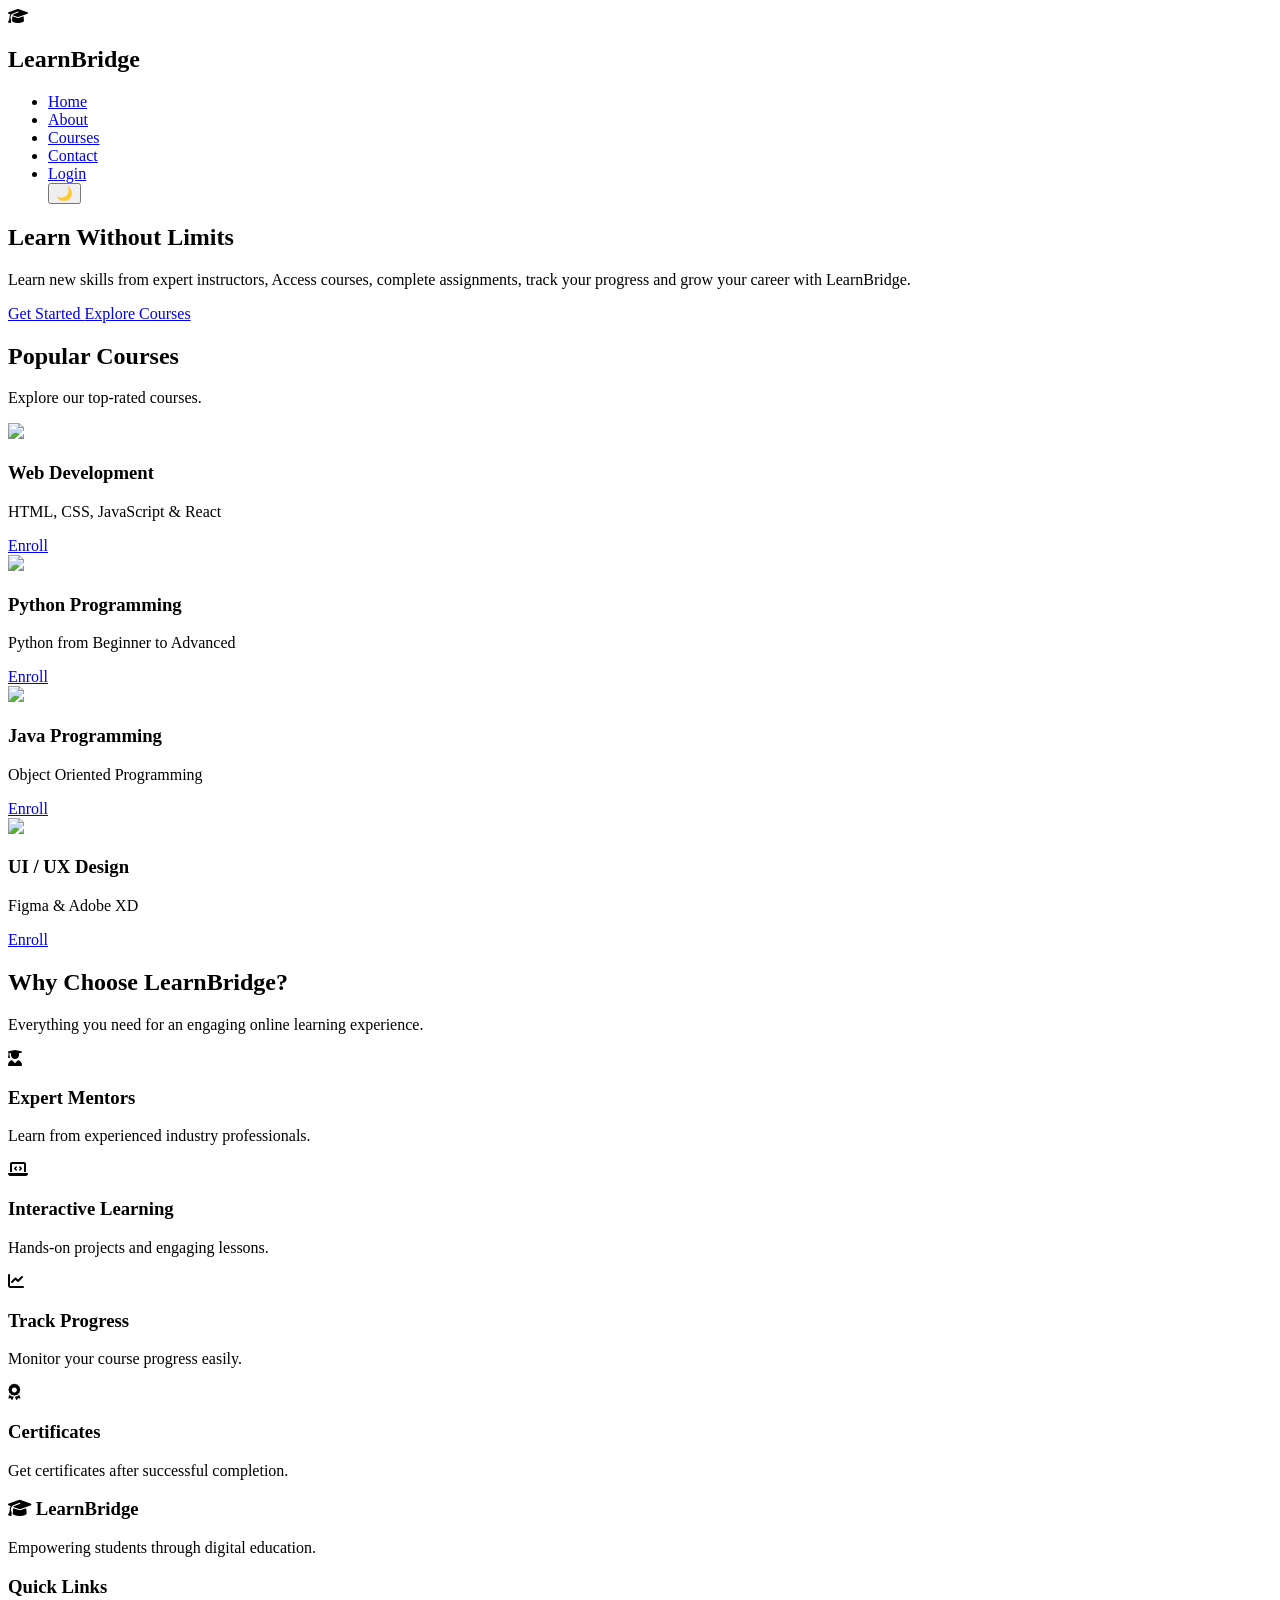
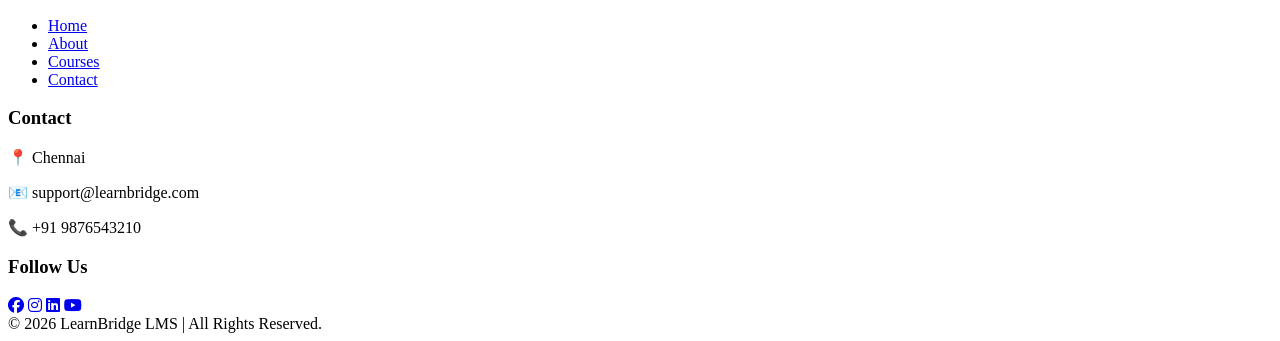
==== index.html @ 212778cc "Add files via upload" ====
<!DOCTYPE html>
<html lang="en">

<head>
    <meta charset="UTF-8">
    <meta name="viewport" content="width=device-width, initial-scale=1.0">

    <title>LearnBridge </title>

    <link rel="stylesheet" href="../css file/style.css">

    <link rel="stylesheet"
        href="https://cdnjs.cloudflare.com/ajax/libs/font-awesome/6.6.0/css/all.min.css">

    <link href="https://fonts.googleapis.com/css2?family=Poppins:wght@300;400;500;600;700;800&display=swap"
        rel="stylesheet">

</head>

<body>

    <!-- ================= NAVBAR ================= -->

    <header>

        <nav class="navbar">

            <div class="logo">

                <i class="fas fa-graduation-cap"></i>

                <h2>LearnBridge</h2>

            </div>

            <ul class="nav-links">

                <li><a href="#">Home</a></li>

                <li><a href="about.html">About</a></li>

                <li><a href="course.html">Courses</a></li>

                <li><a href="contact.html">Contact</a></li>

                <li>

                    <a href="login.html" class="login-btn">

                        Login

                    </a>

                </li>

                <button id="themeToggle">🌙</button>

            </ul>

        </nav>

    </header>


    <!-- ================= HERO ================= -->

    <section class="hero">

        <div class="hero-overlay">

            <h1>Learn Without Limits</h1>

            <p>

                Learn new skills from expert instructors,
                Access courses, complete assignments,
                track your progress and grow your career
                with LearnBridge.

            </p>

            <div class="hero-buttons">

                <a href="login.html" class="btn-primary">

                    Get Started

                </a>

                <a href="course.html" class="btn-secondary">

                    Explore Courses

                </a>

            </div>

        </div>

    </section>



    <!-- ================= POPULAR COURSES ================= -->

    <section class="courses">

        <h2>Popular Courses</h2>

        <p class="section-text">

            Explore our top-rated courses.

        </p>

        <div class="course-container">

            <div class="course-card">

                <img src="https://images.unsplash.com/photo-1498050108023-c5249f4df085?w=600">

                <div class="course-content">

                    <h3>Web Development</h3>

                    <p>HTML, CSS, JavaScript & React</p>

                    <a href="login.html">Enroll</a>

                </div>

            </div>

            <div class="course-card">

                <img src="https://images.unsplash.com/photo-1515879218367-8466d910aaa4?w=600">

                <div class="course-content">

                    <h3>Python Programming</h3>

                    <p>Python from Beginner to Advanced</p>

                    <a href="login.html">Enroll</a>

                </div>

            </div>

            <div class="course-card">

                <img src="https://images.unsplash.com/photo-1516321318423-f06f85e504b3?w=600">

                <div class="course-content">

                    <h3>Java Programming</h3>

                    <p>Object Oriented Programming</p>

                    <a href="login.html">Enroll</a>

                </div>

            </div>

            <div class="course-card">

                <img src="https://images.unsplash.com/photo-1559028012-481c04fa702d?w=600">

                <div class="course-content">

                    <h3>UI / UX Design</h3>

                    <p>Figma & Adobe XD</p>

                    <a href="login.html">Enroll</a>

                </div>

            </div>

        </div>

    </section>



    <!-- ================= WHY CHOOSE ================= -->

    <section class="why">

        <h2>Why Choose LearnBridge?</h2>

        <p class="section-text">

            Everything you need for an engaging online learning experience.

        </p>

        <div class="why-container">

            <div class="why-card">

                <i class="fas fa-user-graduate"></i>

                <h3>Expert Mentors</h3>

                <p>
                    Learn from experienced industry professionals.

                </p>

            </div>

            <div class="why-card">

                <i class="fas fa-laptop-code"></i>

                <h3>Interactive Learning</h3>

                <p>

                    Hands-on projects and engaging lessons.

                </p>

            </div>

            <div class="why-card">

                <i class="fas fa-chart-line"></i>

                <h3>Track Progress</h3>

                <p>

                    Monitor your course progress easily.

                </p>

            </div>

            <div class="why-card">

                <i class="fas fa-award"></i>

                <h3>Certificates</h3>

                <p>

                    Get certificates after successful completion.

                </p>

            </div>

        </div>

    </section>



    <!-- ================= FOOTER ================= -->

    <footer>

        <div class="footer-container">

            <div class="footer-box">

                <h3>

                    <i class="fas fa-graduation-cap"></i>

                    LearnBridge

                </h3>

                <p>

                    Empowering students through digital education.

                </p>

            </div>

            <div class="footer-box">

                <h3>Quick Links</h3>

                <ul>

                    <li><a href="#">Home</a></li>

                    <li><a href="about.html">About</a></li>

                    <li><a href="course.html">Courses</a></li>

                    <li><a href="contact.html">Contact</a></li>

                </ul>

            </div>

            <div class="footer-box">

                <h3>Contact</h3>

                <p>📍 Chennai</p>

                <p>📧 support@learnbridge.com</p>

                <p>📞 +91 9876543210</p>

            </div>

            <div class="footer-box">

                <h3>Follow Us</h3>

                <div class="social">

                    <a href="#"><i class="fab fa-facebook"></i></a>

                    <a href="#"><i class="fab fa-instagram"></i></a>

                    <a href="#"><i class="fab fa-linkedin"></i></a>

                    <a href="#"><i class="fab fa-youtube"></i></a>

                </div>

            </div>

        </div>

        <div class="copyright">

            © 2026 LearnBridge LMS | All Rights Reserved.

        </div>

    </footer>
    <script src="../java script/dashboard.js"></script>

</body>

</html>
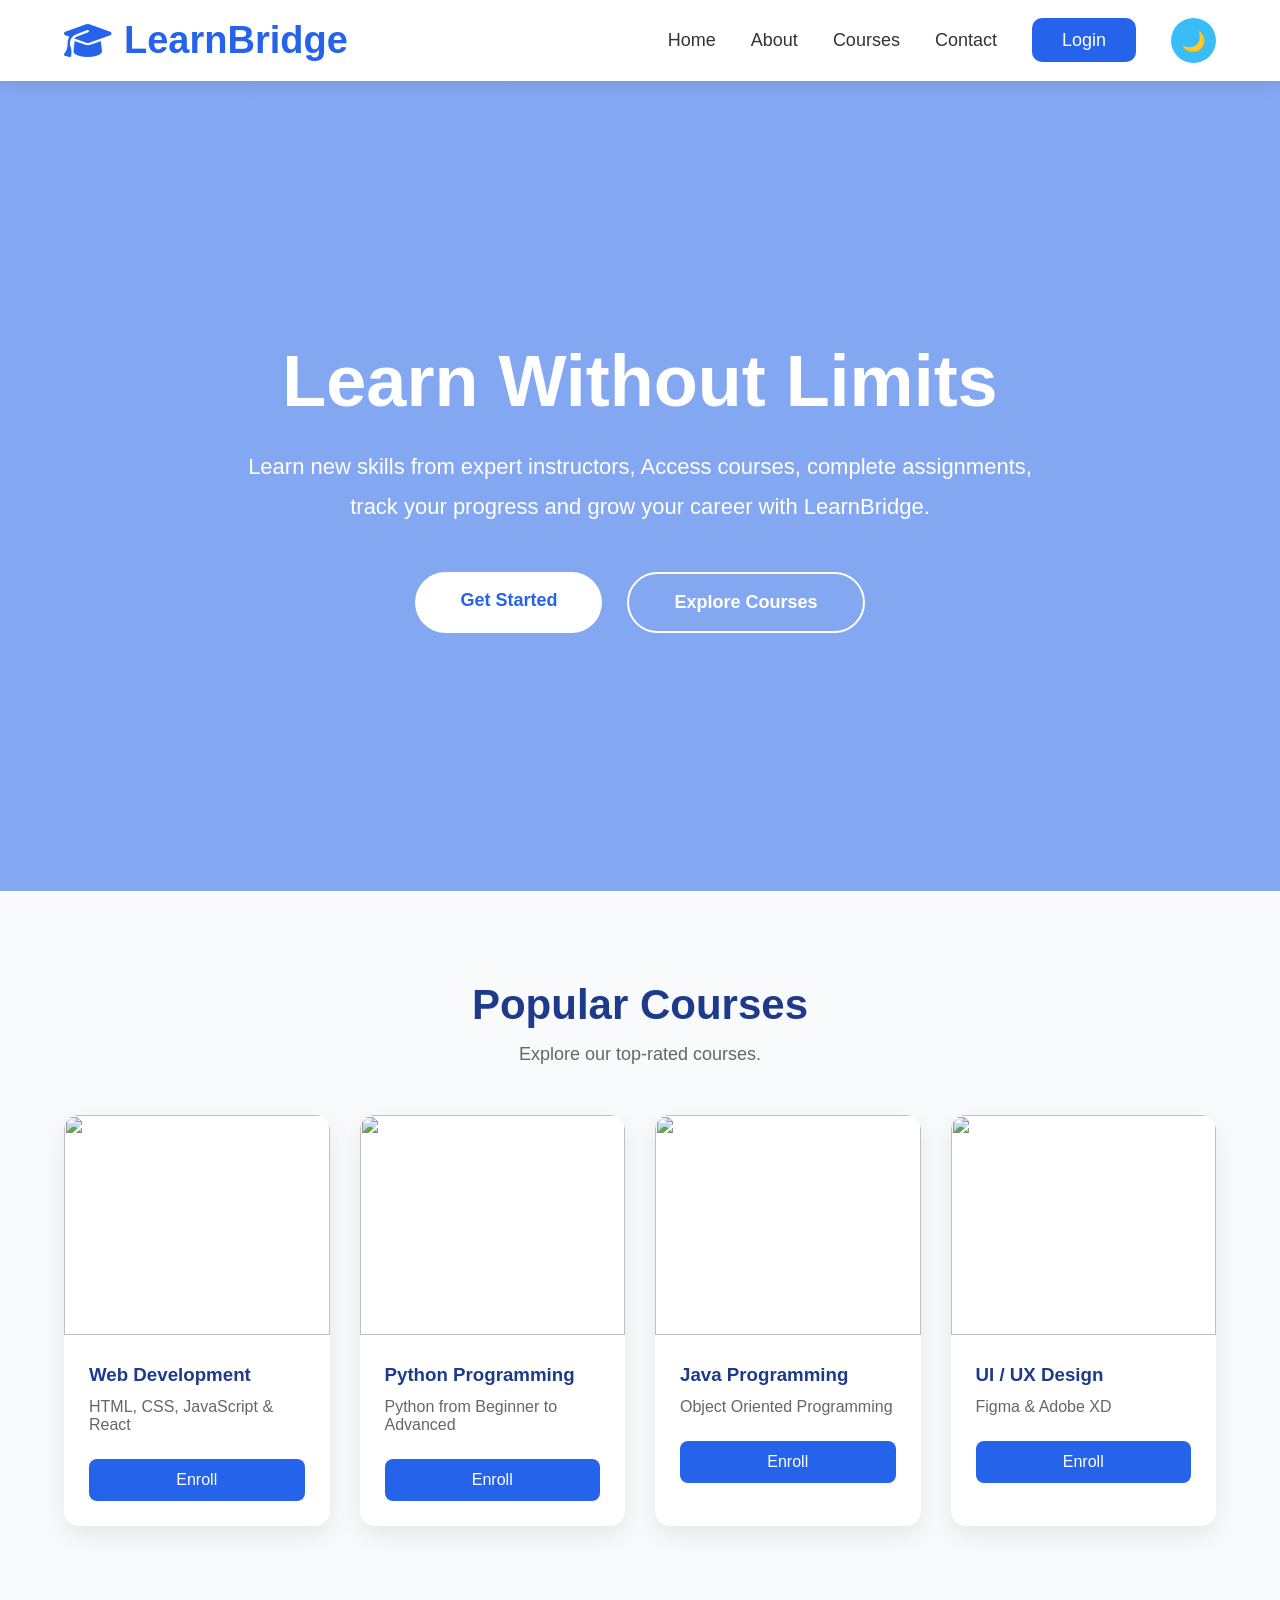
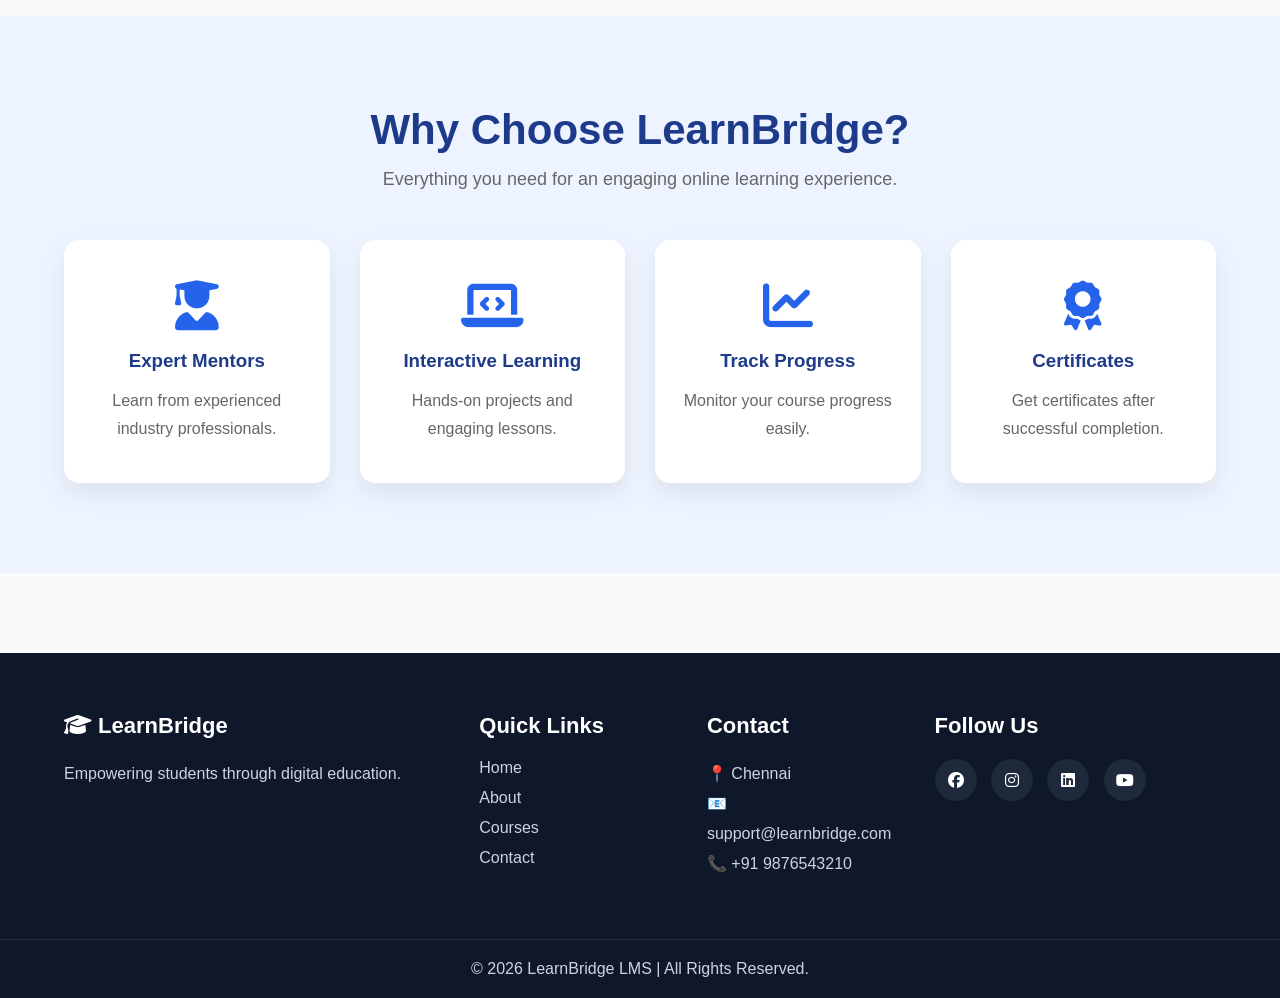
==== commit bc19204e: "Refactor index.html for correct paths and structure Updated HTML structure and fixed links to styles" ====
--- a/index.html
+++ b/index.html
@@ -7,7 +7,7 @@
 
     <title>LearnBridge </title>
 
-    <link rel="stylesheet" href="../css file/style.css">
+    <link rel="stylesheet" href="style.css">
 
     <link rel="stylesheet"
         href="https://cdnjs.cloudflare.com/ajax/libs/font-awesome/6.6.0/css/all.min.css">
@@ -341,8 +341,8 @@
         </div>
 
     </footer>
-    <script src="../java script/dashboard.js"></script>
+    <script src=" dashboard.js"></script>
 
 </body>
 
-</html>+</html>
--- a/style.css
+++ b/style.css
@@ -0,0 +1,698 @@
+/* ==========================
+   Google Font
+========================== */
+
+@import url('https://fonts.googleapis.com/css2?family=Poppins:wght@300;400;500;600;700;800&display=swap');
+
+*{
+    margin:0;
+    padding:0;
+    box-sizing:border-box;
+    font-family:'Poppins',sans-serif;
+    scroll-behavior:smooth;
+}
+
+body{
+    background:#f8fafc;
+    color:#333;
+}
+
+/* ==========================
+   Navbar
+========================== */
+
+header{
+    width:100%;
+    position:sticky;
+    top:0;
+    z-index:1000;
+    background:#fff;
+    box-shadow:0 4px 15px rgba(0,0,0,.08);
+}
+
+.navbar{
+
+    width:90%;
+    margin:auto;
+
+    display:flex;
+    justify-content:space-between;
+    align-items:center;
+
+    padding:18px 0;
+
+}
+
+.logo{
+
+    display:flex;
+    align-items:center;
+    gap:12px;
+
+    color:#2563eb;
+
+}
+
+.logo i{
+
+    font-size:38px;
+
+}
+
+.logo h2{
+
+    font-size:38px;
+    font-weight:700;
+
+}
+
+.nav-links{
+
+    display:flex;
+    align-items:center;
+    gap:35px;
+
+    list-style:none;
+
+}
+
+.nav-links a{
+
+    text-decoration:none;
+    color:#333;
+    font-size:18px;
+    font-weight:500;
+    transition:.3s;
+
+}
+
+.nav-links a:hover{
+
+    color:#2563eb;
+
+}
+
+.login-btn{
+
+    background:#2563eb;
+    color:#fff !important;
+
+    padding:12px 30px;
+
+    border-radius:10px;
+
+}
+
+.login-btn:hover{
+
+    background:#1d4ed8;
+
+}
+
+/* ==========================
+   Hero Section
+========================== */
+
+.hero{
+
+    width:100%;
+    height:90vh;
+
+    background-image:
+    linear-gradient(rgba(37,99,235,.55),
+    rgba(37,99,235,.55)),
+    url("https://images.unsplash.com/photo-1522202176988-66273c2fd55f?w=1600");
+
+    background-size:cover;
+    background-position:center;
+    background-repeat:no-repeat;
+
+    display:flex;
+    justify-content:center;
+    align-items:center;
+    text-align:center;
+
+}
+
+.hero-overlay{
+
+    width:800px;
+    color:white;
+
+}
+
+.hero-overlay h1{
+
+    font-size:72px;
+    margin-bottom:25px;
+    font-weight:700;
+
+}
+
+.hero-overlay p{
+
+    font-size:22px;
+    line-height:40px;
+    margin-bottom:45px;
+
+}
+
+.hero-buttons{
+
+    display:flex;
+    justify-content:center;
+    gap:25px;
+
+}
+
+.btn-primary{
+
+    text-decoration:none;
+
+    background:white;
+    color:#2563eb;
+
+    padding:18px 45px;
+
+    border-radius:40px;
+
+    font-size:18px;
+    font-weight:600;
+
+    transition:.3s;
+
+}
+
+.btn-primary:hover{
+
+    background:#2563eb;
+    color:white;
+
+}
+
+.btn-secondary{
+
+    text-decoration:none;
+
+    border:2px solid white;
+
+    color:white;
+
+    padding:18px 45px;
+
+    border-radius:40px;
+
+    font-size:18px;
+    font-weight:600;
+
+    transition:.3s;
+
+}
+
+.btn-secondary:hover{
+
+    background:white;
+    color:#2563eb;
+
+}
+
+/* ==========================
+   Common Section
+========================== */
+
+section{
+
+    padding:90px 0;
+
+}
+
+section h2{
+
+    text-align:center;
+    font-size:42px;
+    color:#1e3a8a;
+    margin-bottom:15px;
+
+}
+
+.section-text{
+
+    text-align:center;
+    color:#666;
+    font-size:18px;
+    margin-bottom:50px;
+
+}
+
+/* ==========================
+   Popular Courses
+========================== */
+
+.course-container{
+
+    width:90%;
+    margin:auto;
+
+    display:grid;
+
+    grid-template-columns:repeat(4,1fr);
+
+    gap:30px;
+
+}
+
+.course-card{
+
+    background:#fff;
+
+    border-radius:15px;
+
+    overflow:hidden;
+
+    box-shadow:0 10px 25px rgba(0,0,0,.08);
+
+    transition:.4s;
+
+}
+
+.course-card:hover{
+
+    transform:translateY(-10px);
+
+}
+
+.course-card img{
+
+    width:100%;
+    height:220px;
+
+    object-fit:cover;
+
+}
+
+.course-content{
+
+    padding:25px;
+
+}
+
+.course-content h3{
+
+    color:#1e3a8a;
+    margin-bottom:12px;
+
+}
+
+.course-content p{
+
+    color:#666;
+    margin-bottom:25px;
+
+}
+
+.course-content a{
+
+    display:block;
+
+    text-align:center;
+
+    text-decoration:none;
+
+    background:#2563eb;
+    color:white;
+
+    padding:12px;
+
+    border-radius:8px;
+
+    transition:.3s;
+
+}
+
+.course-content a:hover{
+
+    background:#1d4ed8;
+
+}
+/* ==========================
+   Why Choose
+========================== */
+
+.why{
+    background:#eef4ff;
+}
+
+.why-container{
+    width:90%;
+    margin:auto;
+
+    display:grid;
+    grid-template-columns:repeat(4,1fr);
+    gap:30px;
+}
+
+.why-card{
+    background:#fff;
+    padding:40px 25px;
+    text-align:center;
+
+    border-radius:15px;
+
+    box-shadow:0 10px 25px rgba(0,0,0,.08);
+
+    transition:.4s;
+}
+
+.why-card:hover{
+    transform:translateY(-10px);
+}
+
+.why-card i{
+    font-size:50px;
+    color:#2563eb;
+    margin-bottom:20px;
+}
+
+.why-card h3{
+    color:#1e3a8a;
+    margin-bottom:15px;
+}
+
+.why-card p{
+    color:#666;
+    line-height:28px;
+}
+
+/* ==========================
+   Footer
+========================== */
+
+footer{
+    background:#0f172a;
+    color:#fff;
+    margin-top:80px;
+}
+
+.footer-container{
+    width:90%;
+    margin:auto;
+
+    display:grid;
+    grid-template-columns:2fr 1fr 1fr 1.5fr;
+
+    gap:40px;
+
+    padding:60px 0;
+}
+
+.footer-box h3{
+    margin-bottom:20px;
+    font-size:22px;
+}
+
+.footer-box p{
+    color:#cbd5e1;
+    line-height:30px;
+}
+
+.footer-box ul{
+    list-style:none;
+}
+
+.footer-box ul li{
+    margin-bottom:12px;
+}
+
+.footer-box ul li a{
+    color:#cbd5e1;
+    text-decoration:none;
+    transition:.3s;
+}
+
+.footer-box ul li a:hover{
+    color:#60a5fa;
+}
+
+.social{
+    margin-top:20px;
+}
+
+.social a{
+    display:inline-flex;
+    justify-content:center;
+    align-items:center;
+
+    width:42px;
+    height:42px;
+
+    border-radius:50%;
+
+    background:#1e293b;
+    color:#fff;
+
+    text-decoration:none;
+
+    margin-right:10px;
+
+    transition:.3s;
+}
+
+.social a:hover{
+    background:#2563eb;
+    transform:translateY(-5px);
+}
+
+.copyright{
+    border-top:1px solid rgba(255,255,255,.1);
+    text-align:center;
+    padding:20px;
+    color:#cbd5e1;
+}
+
+/* ==========================
+   Responsive
+========================== */
+
+@media (max-width:992px){
+
+.hero{
+    height:75vh;
+}
+
+.hero-overlay h1{
+    font-size:50px;
+}
+
+.hero-overlay p{
+    font-size:18px;
+    line-height:32px;
+}
+
+.course-container{
+    grid-template-columns:repeat(2,1fr);
+}
+
+.why-container{
+    grid-template-columns:repeat(2,1fr);
+}
+
+.footer-container{
+    grid-template-columns:1fr 1fr;
+}
+
+}
+
+@media (max-width:768px){
+
+.navbar{
+    flex-direction:column;
+    gap:20px;
+}
+
+.nav-links{
+    flex-direction:column;
+    gap:15px;
+}
+
+.hero{
+    height:70vh;
+    padding:20px;
+}
+
+.hero-overlay{
+    width:100%;
+}
+
+.hero-overlay h1{
+    font-size:38px;
+}
+
+.hero-overlay p{
+    font-size:16px;
+    line-height:28px;
+}
+
+.hero-buttons{
+    flex-direction:column;
+    align-items:center;
+}
+
+.course-container{
+    grid-template-columns:1fr;
+}
+
+.why-container{
+    grid-template-columns:1fr;
+}
+
+.footer-container{
+    grid-template-columns:1fr;
+    text-align:center;
+}
+
+.social{
+    display:flex;
+    justify-content:center;
+    gap:10px;
+}
+
+.logo h2{
+    font-size:28px;
+}
+
+.logo i{
+    font-size:30px;
+}
+
+}
+/* ==========================
+   DARK THEME
+========================== */
+
+body.dark{
+    background:#0f172a;
+    color:#f1f5f9;
+}
+
+/* Navbar */
+
+body.dark header{
+    background:#1e293b;
+}
+
+body.dark .navbar a{
+    color:#ffffff;
+}
+
+body.dark .logo{
+    color:#60a5fa;
+}
+
+body.dark .login-btn{
+    background:#3b82f6;
+}
+
+/* Hero */
+
+body.dark .hero{
+    background-image:
+    linear-gradient(rgba(15,23,42,.75),rgba(15,23,42,.75)),
+    url("https://images.unsplash.com/photo-1522202176988-66273c2fd55f?w=1600");
+}
+
+body.dark .hero-overlay h1,
+body.dark .hero-overlay p{
+    color:#ffffff;
+}
+
+/* Popular Courses */
+
+body.dark .courses{
+    background:#0f172a;
+}
+
+body.dark .course-card{
+    background:#1e293b;
+    color:#ffffff;
+}
+
+body.dark .course-content h3{
+    color:#60a5fa;
+}
+
+body.dark .course-content p{
+    color:#cbd5e1;
+}
+
+/* Why Choose */
+
+body.dark .why{
+    background:#111827;
+}
+
+body.dark .why-card{
+    background:#1e293b;
+}
+
+body.dark .why-card h3{
+    color:#60a5fa;
+}
+
+body.dark .why-card p{
+    color:#cbd5e1;
+}
+
+/* Footer */
+
+body.dark footer{
+    background:#020617;
+}
+
+body.dark .footer-box p,
+body.dark .footer-box a,
+body.dark .copyright{
+    color:#cbd5e1;
+}
+
+/* Theme Toggle Button */
+
+#themeToggle{
+    width: 45px;
+    height: 45px;
+    border: none;
+    outline: none;
+    border-radius: 50%;
+    background: #38bdf8;
+    color: #ffffff;
+    font-size: 20px;
+    cursor: pointer;
+    transition: all 0.3s ease;
+    display: flex;
+    justify-content: center;
+    align-items: center;
+}
+
+/* Hover */
+
+#themeToggle:hover{
+    background: #0ea5e9;
+    transform: scale(1.1);
+}
+
+/* Active */
+
+#themeToggle:active{
+    transform: scale(0.95);
+}
+
+/* Dark mode button */
+
+body.dark #themeToggle{
+    background: #3f15fa;
+    color: #000;
+}
+
+body.dark #themeToggle:hover{
+    background: #eab308;
+}
+
